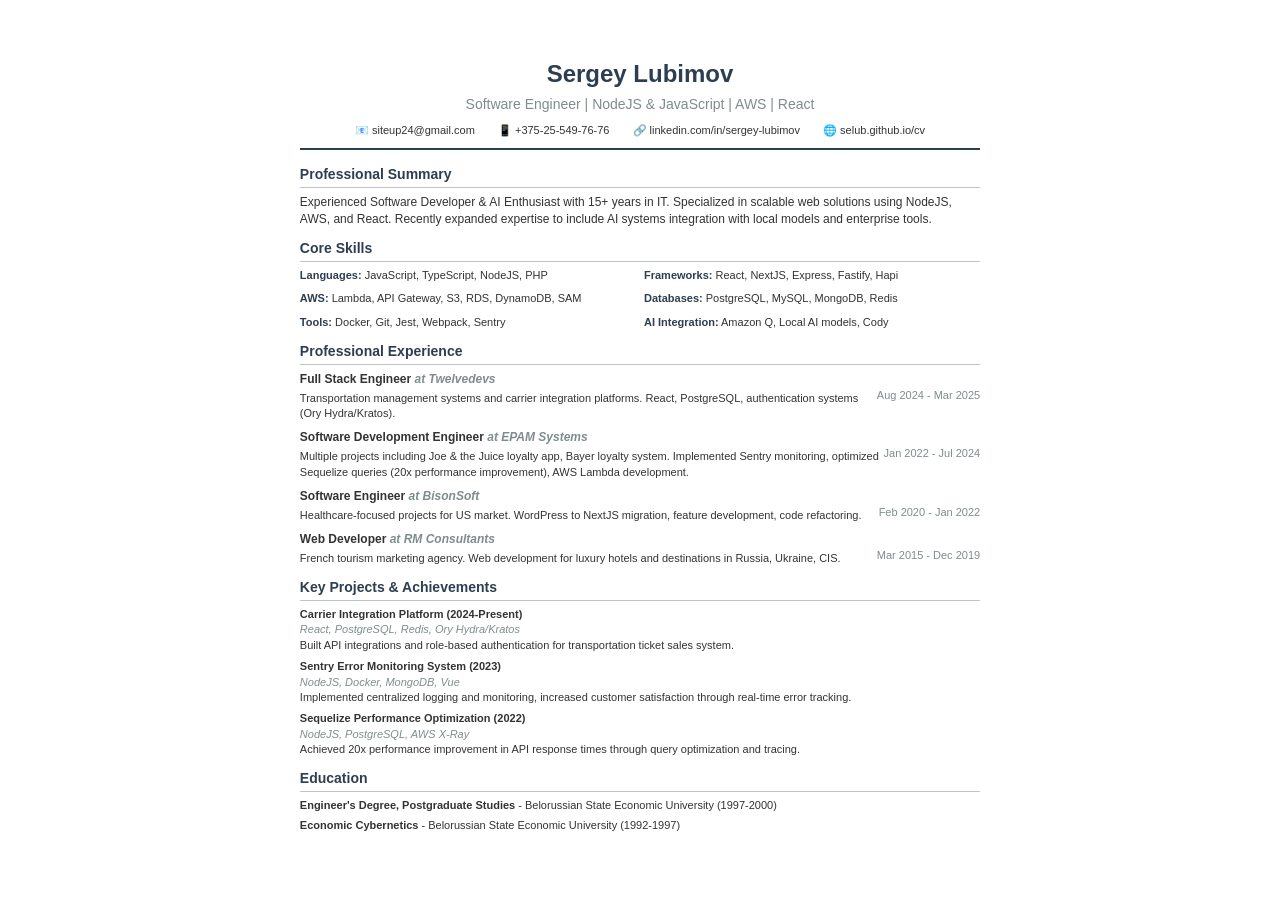
==== cv-compact.html @ 44fca00c "Update CV: new projects, improved content, renamed PDF" ====
<!DOCTYPE html>
<html lang="en-US">
<head>
    <meta charset="UTF-8">
    <title>Sergey Lubimov - Software Engineer</title>
    <style>
        * { margin: 0; padding: 0; box-sizing: border-box; }
        body { font-family: 'Arial', sans-serif; font-size: 12px; line-height: 1.4; color: #333; }
        .container { max-width: 210mm; margin: 0 auto; padding: 15mm; }
        .header { text-align: center; margin-bottom: 15px; border-bottom: 2px solid #2c3e50; padding-bottom: 10px; }
        .name { font-size: 24px; font-weight: bold; color: #2c3e50; margin-bottom: 5px; }
        .title { font-size: 14px; color: #7f8c8d; margin-bottom: 8px; }
        .contact { font-size: 11px; }
        .contact span { margin: 0 10px; }
        .section { margin-bottom: 12px; }
        .section-title { font-size: 14px; font-weight: bold; color: #2c3e50; border-bottom: 1px solid #bdc3c7; margin-bottom: 6px; padding-bottom: 2px; }
        .job { margin-bottom: 8px; }
        .job-title { font-weight: bold; font-size: 12px; }
        .company { color: #7f8c8d; font-style: italic; }
        .dates { float: right; color: #7f8c8d; font-size: 11px; }
        .description { margin-top: 3px; font-size: 11px; }
        .skills-grid { display: grid; grid-template-columns: 1fr 1fr; gap: 8px; }
        .skill-category { font-size: 11px; }
        .skill-category strong { color: #2c3e50; }
        .education-item { margin-bottom: 5px; font-size: 11px; }
        .project { margin-bottom: 6px; font-size: 11px; }
        .project-title { font-weight: bold; }
        .project-tech { color: #7f8c8d; font-style: italic; }
    </style>
</head>
<body>
    <div class="container">
        <div class="header">
            <div class="name">Sergey Lubimov</div>
            <div class="title">Software Engineer | NodeJS & JavaScript | AWS | React</div>
            <div class="contact">
                <span>📧 siteup24@gmail.com</span>
                <span>📱 +375-25-549-76-76</span>
                <span>🔗 linkedin.com/in/sergey-lubimov</span>
                <span>🌐 selub.github.io/cv</span>
            </div>
        </div>

        <div class="section">
            <div class="section-title">Professional Summary</div>
            <p>Experienced Software Developer & AI Enthusiast with 15+ years in IT. Specialized in scalable web solutions using NodeJS, AWS, and React. Recently expanded expertise to include AI systems integration with local models and enterprise tools.</p>
        </div>

        <div class="section">
            <div class="section-title">Core Skills</div>
            <div class="skills-grid">
                <div class="skill-category"><strong>Languages:</strong> JavaScript, TypeScript, NodeJS, PHP</div>
                <div class="skill-category"><strong>Frameworks:</strong> React, NextJS, Express, Fastify, Hapi</div>
                <div class="skill-category"><strong>AWS:</strong> Lambda, API Gateway, S3, RDS, DynamoDB, SAM</div>
                <div class="skill-category"><strong>Databases:</strong> PostgreSQL, MySQL, MongoDB, Redis</div>
                <div class="skill-category"><strong>Tools:</strong> Docker, Git, Jest, Webpack, Sentry</div>
                <div class="skill-category"><strong>AI Integration:</strong> Amazon Q, Local AI models, Cody</div>
            </div>
        </div>

        <div class="section">
            <div class="section-title">Professional Experience</div>
            
            <div class="job">
                <div class="job-title">Full Stack Engineer <span class="company">at Twelvedevs</span></div>
                <div class="dates">Aug 2024 - Mar 2025</div>
                <div class="description">Transportation management systems and carrier integration platforms. React, PostgreSQL, authentication systems (Ory Hydra/Kratos).</div>
            </div>

            <div class="job">
                <div class="job-title">Software Development Engineer <span class="company">at EPAM Systems</span></div>
                <div class="dates">Jan 2022 - Jul 2024</div>
                <div class="description">Multiple projects including Joe & the Juice loyalty app, Bayer loyalty system. Implemented Sentry monitoring, optimized Sequelize queries (20x performance improvement), AWS Lambda development.</div>
            </div>

            <div class="job">
                <div class="job-title">Software Engineer <span class="company">at BisonSoft</span></div>
                <div class="dates">Feb 2020 - Jan 2022</div>
                <div class="description">Healthcare-focused projects for US market. WordPress to NextJS migration, feature development, code refactoring.</div>
            </div>

            <div class="job">
                <div class="job-title">Web Developer <span class="company">at RM Consultants</span></div>
                <div class="dates">Mar 2015 - Dec 2019</div>
                <div class="description">French tourism marketing agency. Web development for luxury hotels and destinations in Russia, Ukraine, CIS.</div>
            </div>
        </div>

        <div class="section">
            <div class="section-title">Key Projects & Achievements</div>
            
            <div class="project">
                <div class="project-title">Carrier Integration Platform (2024-Present)</div>
                <div class="project-tech">React, PostgreSQL, Redis, Ory Hydra/Kratos</div>
                Built API integrations and role-based authentication for transportation ticket sales system.
            </div>

            <div class="project">
                <div class="project-title">Sentry Error Monitoring System (2023)</div>
                <div class="project-tech">NodeJS, Docker, MongoDB, Vue</div>
                Implemented centralized logging and monitoring, increased customer satisfaction through real-time error tracking.
            </div>

            <div class="project">
                <div class="project-title">Sequelize Performance Optimization (2022)</div>
                <div class="project-tech">NodeJS, PostgreSQL, AWS X-Ray</div>
                Achieved 20x performance improvement in API response times through query optimization and tracing.
            </div>
        </div>

        <div class="section">
            <div class="section-title">Education</div>
            <div class="education-item"><strong>Engineer's Degree, Postgraduate Studies</strong> - Belorussian State Economic University (1997-2000)</div>
            <div class="education-item"><strong>Economic Cybernetics</strong> - Belorussian State Economic University (1992-1997)</div>
        </div>
    </div>
</body>
</html>
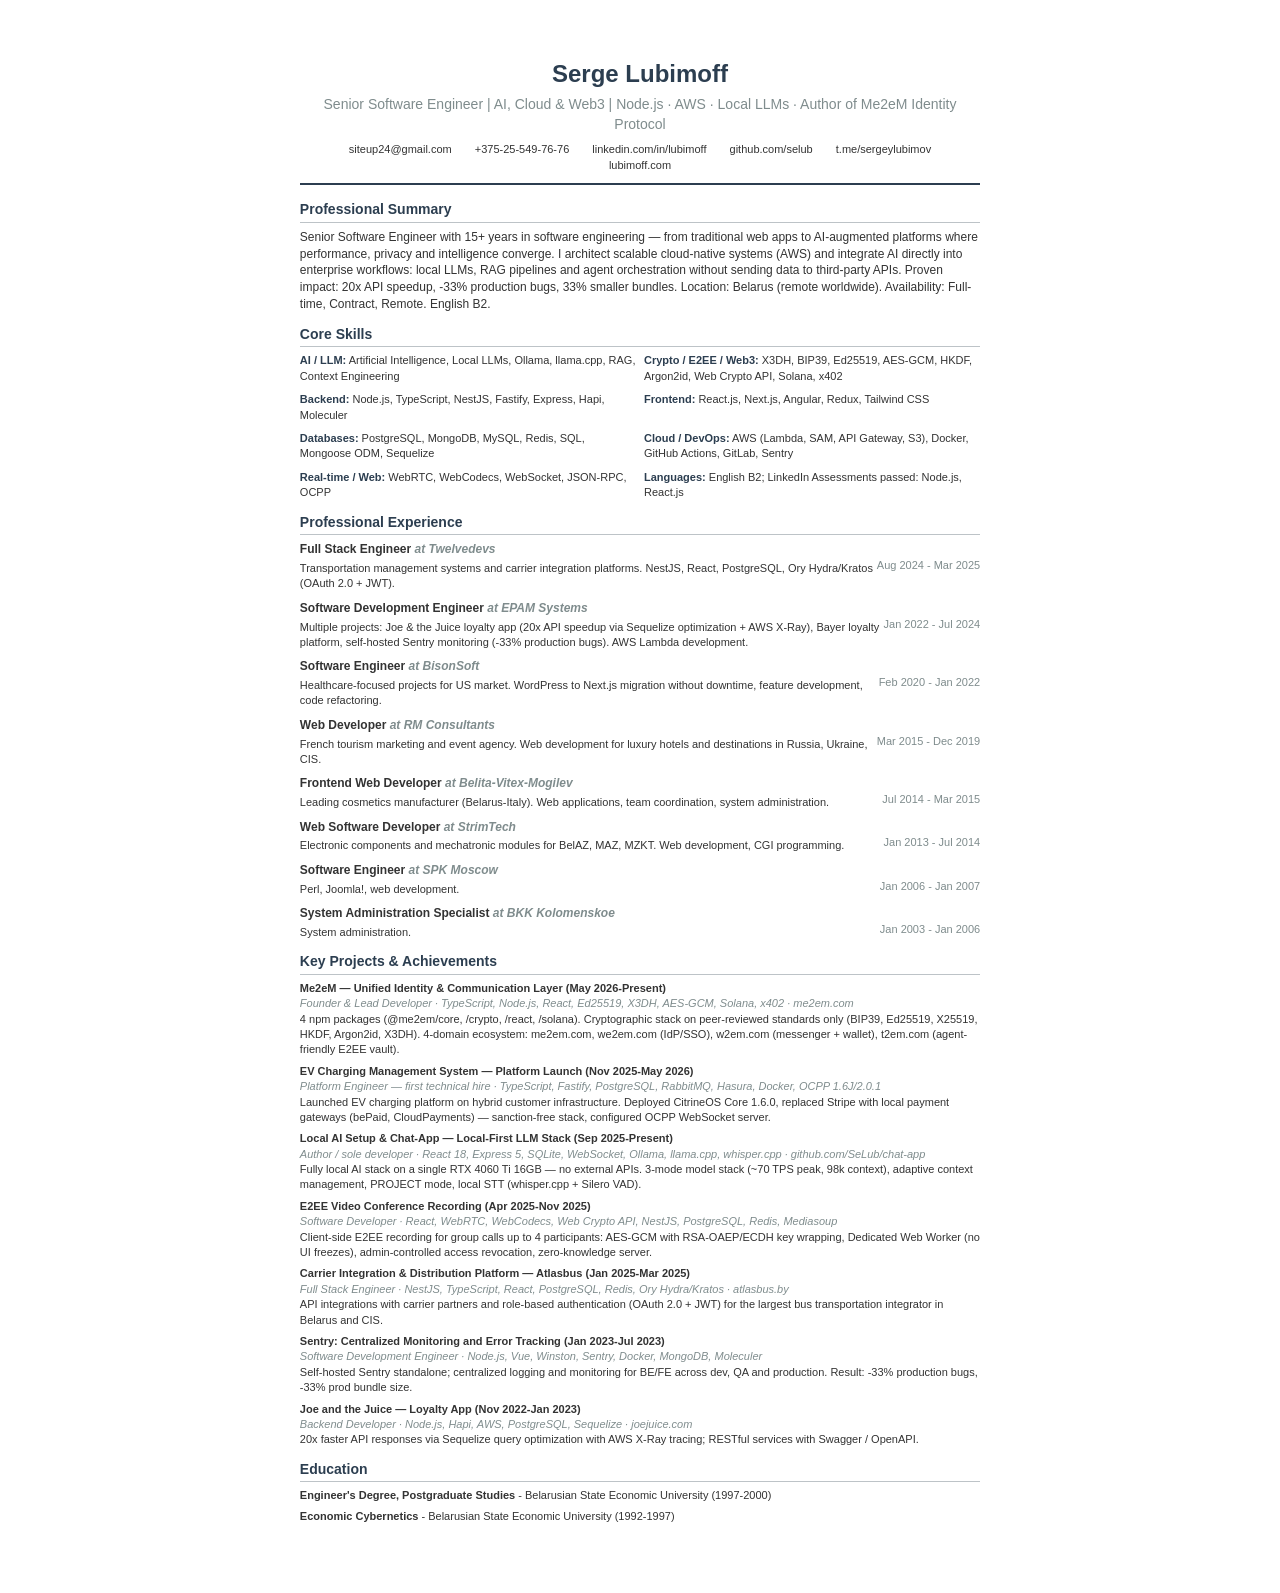
==== commit c045006c: "feat: update CV site per Profile Summary (final rev 2026-11-11) - Rebrand: Sergey Lubimov -> Serge L" ====
--- a/cv-compact.html
+++ b/cv-compact.html
@@ -2,7 +2,7 @@
 <html lang="en-US">
 <head>
     <meta charset="UTF-8">
-    <title>Sergey Lubimov - Software Engineer</title>
+    <title>Serge Lubimoff - Senior Software Engineer</title>
     <style>
         * { margin: 0; padding: 0; box-sizing: border-box; }
         body { font-family: 'Arial', sans-serif; font-size: 12px; line-height: 1.4; color: #333; }
@@ -31,88 +31,140 @@
 <body>
     <div class="container">
         <div class="header">
-            <div class="name">Sergey Lubimov</div>
-            <div class="title">Software Engineer | NodeJS & JavaScript | AWS | React</div>
+            <div class="name">Serge Lubimoff</div>
+            <div class="title">Senior Software Engineer | AI, Cloud &amp; Web3 | Node.js · AWS · Local LLMs · Author of Me2eM Identity Protocol</div>
             <div class="contact">
-                <span>📧 siteup24@gmail.com</span>
-                <span>📱 +375-25-549-76-76</span>
-                <span>🔗 linkedin.com/in/sergey-lubimov</span>
-                <span>🌐 selub.github.io/cv</span>
+                <span>siteup24@gmail.com</span>
+                <span>+375-25-549-76-76</span>
+                <span>linkedin.com/in/lubimoff</span>
+                <span>github.com/selub</span>
+                <span>t.me/sergeylubimov</span>
+                <span>lubimoff.com</span>
             </div>
         </div>
 
         <div class="section">
             <div class="section-title">Professional Summary</div>
-            <p>Experienced Software Developer & AI Enthusiast with 15+ years in IT. Specialized in scalable web solutions using NodeJS, AWS, and React. Recently expanded expertise to include AI systems integration with local models and enterprise tools.</p>
+            <p>Senior Software Engineer with 15+ years in software engineering — from traditional web apps to AI-augmented platforms where performance, privacy and intelligence converge. I architect scalable cloud-native systems (AWS) and integrate AI directly into enterprise workflows: local LLMs, RAG pipelines and agent orchestration without sending data to third-party APIs. Proven impact: 20x API speedup, -33% production bugs, 33% smaller bundles. Location: Belarus (remote worldwide). Availability: Full-time, Contract, Remote. English B2.</p>
         </div>
 
         <div class="section">
             <div class="section-title">Core Skills</div>
             <div class="skills-grid">
-                <div class="skill-category"><strong>Languages:</strong> JavaScript, TypeScript, NodeJS, PHP</div>
-                <div class="skill-category"><strong>Frameworks:</strong> React, NextJS, Express, Fastify, Hapi</div>
-                <div class="skill-category"><strong>AWS:</strong> Lambda, API Gateway, S3, RDS, DynamoDB, SAM</div>
-                <div class="skill-category"><strong>Databases:</strong> PostgreSQL, MySQL, MongoDB, Redis</div>
-                <div class="skill-category"><strong>Tools:</strong> Docker, Git, Jest, Webpack, Sentry</div>
-                <div class="skill-category"><strong>AI Integration:</strong> Amazon Q, Local AI models, Cody</div>
+                <div class="skill-category"><strong>AI / LLM:</strong> Artificial Intelligence, Local LLMs, Ollama, llama.cpp, RAG, Context Engineering</div>
+                <div class="skill-category"><strong>Crypto / E2EE / Web3:</strong> X3DH, BIP39, Ed25519, AES-GCM, HKDF, Argon2id, Web Crypto API, Solana, x402</div>
+                <div class="skill-category"><strong>Backend:</strong> Node.js, TypeScript, NestJS, Fastify, Express, Hapi, Moleculer</div>
+                <div class="skill-category"><strong>Frontend:</strong> React.js, Next.js, Angular, Redux, Tailwind CSS</div>
+                <div class="skill-category"><strong>Databases:</strong> PostgreSQL, MongoDB, MySQL, Redis, SQL, Mongoose ODM, Sequelize</div>
+                <div class="skill-category"><strong>Cloud / DevOps:</strong> AWS (Lambda, SAM, API Gateway, S3), Docker, GitHub Actions, GitLab, Sentry</div>
+                <div class="skill-category"><strong>Real-time / Web:</strong> WebRTC, WebCodecs, WebSocket, JSON-RPC, OCPP</div>
+                <div class="skill-category"><strong>Languages:</strong> English B2; LinkedIn Assessments passed: Node.js, React.js</div>
             </div>
         </div>
 
         <div class="section">
             <div class="section-title">Professional Experience</div>
-            
+
             <div class="job">
                 <div class="job-title">Full Stack Engineer <span class="company">at Twelvedevs</span></div>
                 <div class="dates">Aug 2024 - Mar 2025</div>
-                <div class="description">Transportation management systems and carrier integration platforms. React, PostgreSQL, authentication systems (Ory Hydra/Kratos).</div>
+                <div class="description">Transportation management systems and carrier integration platforms. NestJS, React, PostgreSQL, Ory Hydra/Kratos (OAuth 2.0 + JWT).</div>
             </div>
 
             <div class="job">
                 <div class="job-title">Software Development Engineer <span class="company">at EPAM Systems</span></div>
                 <div class="dates">Jan 2022 - Jul 2024</div>
-                <div class="description">Multiple projects including Joe & the Juice loyalty app, Bayer loyalty system. Implemented Sentry monitoring, optimized Sequelize queries (20x performance improvement), AWS Lambda development.</div>
+                <div class="description">Multiple projects: Joe &amp; the Juice loyalty app (20x API speedup via Sequelize optimization + AWS X-Ray), Bayer loyalty platform, self-hosted Sentry monitoring (-33% production bugs). AWS Lambda development.</div>
             </div>
 
             <div class="job">
                 <div class="job-title">Software Engineer <span class="company">at BisonSoft</span></div>
                 <div class="dates">Feb 2020 - Jan 2022</div>
-                <div class="description">Healthcare-focused projects for US market. WordPress to NextJS migration, feature development, code refactoring.</div>
+                <div class="description">Healthcare-focused projects for US market. WordPress to Next.js migration without downtime, feature development, code refactoring.</div>
             </div>
 
             <div class="job">
                 <div class="job-title">Web Developer <span class="company">at RM Consultants</span></div>
                 <div class="dates">Mar 2015 - Dec 2019</div>
-                <div class="description">French tourism marketing agency. Web development for luxury hotels and destinations in Russia, Ukraine, CIS.</div>
+                <div class="description">French tourism marketing and event agency. Web development for luxury hotels and destinations in Russia, Ukraine, CIS.</div>
+            </div>
+
+            <div class="job">
+                <div class="job-title">Frontend Web Developer <span class="company">at Belita-Vitex-Mogilev</span></div>
+                <div class="dates">Jul 2014 - Mar 2015</div>
+                <div class="description">Leading cosmetics manufacturer (Belarus-Italy). Web applications, team coordination, system administration.</div>
+            </div>
+
+            <div class="job">
+                <div class="job-title">Web Software Developer <span class="company">at StrimTech</span></div>
+                <div class="dates">Jan 2013 - Jul 2014</div>
+                <div class="description">Electronic components and mechatronic modules for BelAZ, MAZ, MZKT. Web development, CGI programming.</div>
+            </div>
+
+            <div class="job">
+                <div class="job-title">Software Engineer <span class="company">at SPK Moscow</span></div>
+                <div class="dates">Jan 2006 - Jan 2007</div>
+                <div class="description">Perl, Joomla!, web development.</div>
+            </div>
+
+            <div class="job">
+                <div class="job-title">System Administration Specialist <span class="company">at BKK Kolomenskoe</span></div>
+                <div class="dates">Jan 2003 - Jan 2006</div>
+                <div class="description">System administration.</div>
             </div>
         </div>
 
         <div class="section">
-            <div class="section-title">Key Projects & Achievements</div>
-            
+            <div class="section-title">Key Projects &amp; Achievements</div>
+
             <div class="project">
-                <div class="project-title">Carrier Integration Platform (2024-Present)</div>
-                <div class="project-tech">React, PostgreSQL, Redis, Ory Hydra/Kratos</div>
-                Built API integrations and role-based authentication for transportation ticket sales system.
+                <div class="project-title">Me2eM — Unified Identity &amp; Communication Layer (May 2026-Present)</div>
+                <div class="project-tech">Founder &amp; Lead Developer · TypeScript, Node.js, React, Ed25519, X3DH, AES-GCM, Solana, x402 · me2em.com</div>
+                4 npm packages (@me2em/core, /crypto, /react, /solana). Cryptographic stack on peer-reviewed standards only (BIP39, Ed25519, X25519, HKDF, Argon2id, X3DH). 4-domain ecosystem: me2em.com, we2em.com (IdP/SSO), w2em.com (messenger + wallet), t2em.com (agent-friendly E2EE vault).
             </div>
 
             <div class="project">
-                <div class="project-title">Sentry Error Monitoring System (2023)</div>
-                <div class="project-tech">NodeJS, Docker, MongoDB, Vue</div>
-                Implemented centralized logging and monitoring, increased customer satisfaction through real-time error tracking.
+                <div class="project-title">EV Charging Management System — Platform Launch (Nov 2025-May 2026)</div>
+                <div class="project-tech">Platform Engineer — first technical hire · TypeScript, Fastify, PostgreSQL, RabbitMQ, Hasura, Docker, OCPP 1.6J/2.0.1</div>
+                Launched EV charging platform on hybrid customer infrastructure. Deployed CitrineOS Core 1.6.0, replaced Stripe with local payment gateways (bePaid, CloudPayments) — sanction-free stack, configured OCPP WebSocket server.
             </div>
 
             <div class="project">
-                <div class="project-title">Sequelize Performance Optimization (2022)</div>
-                <div class="project-tech">NodeJS, PostgreSQL, AWS X-Ray</div>
-                Achieved 20x performance improvement in API response times through query optimization and tracing.
+                <div class="project-title">Local AI Setup &amp; Chat-App — Local-First LLM Stack (Sep 2025-Present)</div>
+                <div class="project-tech">Author / sole developer · React 18, Express 5, SQLite, WebSocket, Ollama, llama.cpp, whisper.cpp · github.com/SeLub/chat-app</div>
+                Fully local AI stack on a single RTX 4060 Ti 16GB — no external APIs. 3-mode model stack (~70 TPS peak, 98k context), adaptive context management, PROJECT mode, local STT (whisper.cpp + Silero VAD).
+            </div>
+
+            <div class="project">
+                <div class="project-title">E2EE Video Conference Recording (Apr 2025-Nov 2025)</div>
+                <div class="project-tech">Software Developer · React, WebRTC, WebCodecs, Web Crypto API, NestJS, PostgreSQL, Redis, Mediasoup</div>
+                Client-side E2EE recording for group calls up to 4 participants: AES-GCM with RSA-OAEP/ECDH key wrapping, Dedicated Web Worker (no UI freezes), admin-controlled access revocation, zero-knowledge server.
+            </div>
+
+            <div class="project">
+                <div class="project-title">Carrier Integration &amp; Distribution Platform — Atlasbus (Jan 2025-Mar 2025)</div>
+                <div class="project-tech">Full Stack Engineer · NestJS, TypeScript, React, PostgreSQL, Redis, Ory Hydra/Kratos · atlasbus.by</div>
+                API integrations with carrier partners and role-based authentication (OAuth 2.0 + JWT) for the largest bus transportation integrator in Belarus and CIS.
+            </div>
+
+            <div class="project">
+                <div class="project-title">Sentry: Centralized Monitoring and Error Tracking (Jan 2023-Jul 2023)</div>
+                <div class="project-tech">Software Development Engineer · Node.js, Vue, Winston, Sentry, Docker, MongoDB, Moleculer</div>
+                Self-hosted Sentry standalone; centralized logging and monitoring for BE/FE across dev, QA and production. Result: -33% production bugs, -33% prod bundle size.
+            </div>
+
+            <div class="project">
+                <div class="project-title">Joe and the Juice — Loyalty App (Nov 2022-Jan 2023)</div>
+                <div class="project-tech">Backend Developer · Node.js, Hapi, AWS, PostgreSQL, Sequelize · joejuice.com</div>
+                20x faster API responses via Sequelize query optimization with AWS X-Ray tracing; RESTful services with Swagger / OpenAPI.
             </div>
         </div>
 
         <div class="section">
             <div class="section-title">Education</div>
-            <div class="education-item"><strong>Engineer's Degree, Postgraduate Studies</strong> - Belorussian State Economic University (1997-2000)</div>
-            <div class="education-item"><strong>Economic Cybernetics</strong> - Belorussian State Economic University (1992-1997)</div>
+            <div class="education-item"><strong>Engineer's Degree, Postgraduate Studies</strong> - Belarusian State Economic University (1997-2000)</div>
+            <div class="education-item"><strong>Economic Cybernetics</strong> - Belarusian State Economic University (1992-1997)</div>
         </div>
     </div>
 </body>
-</html>+</html>
